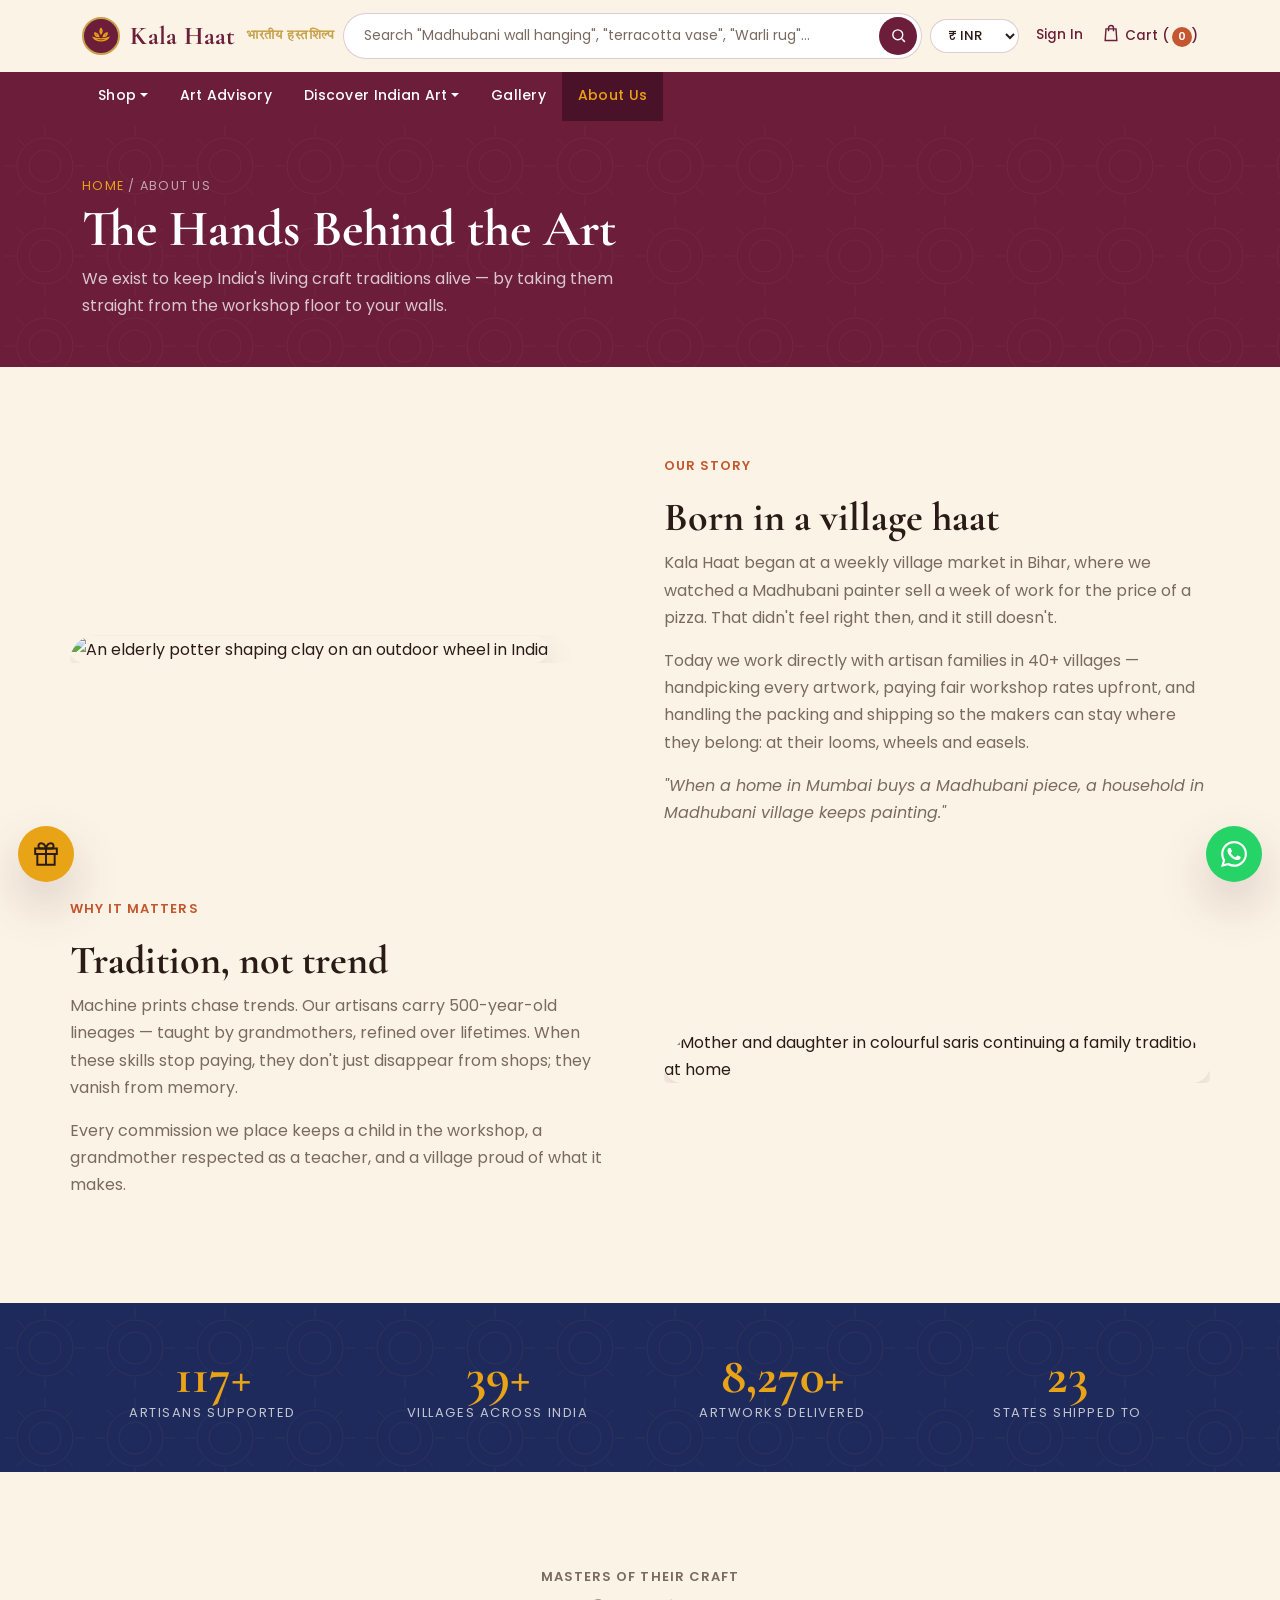
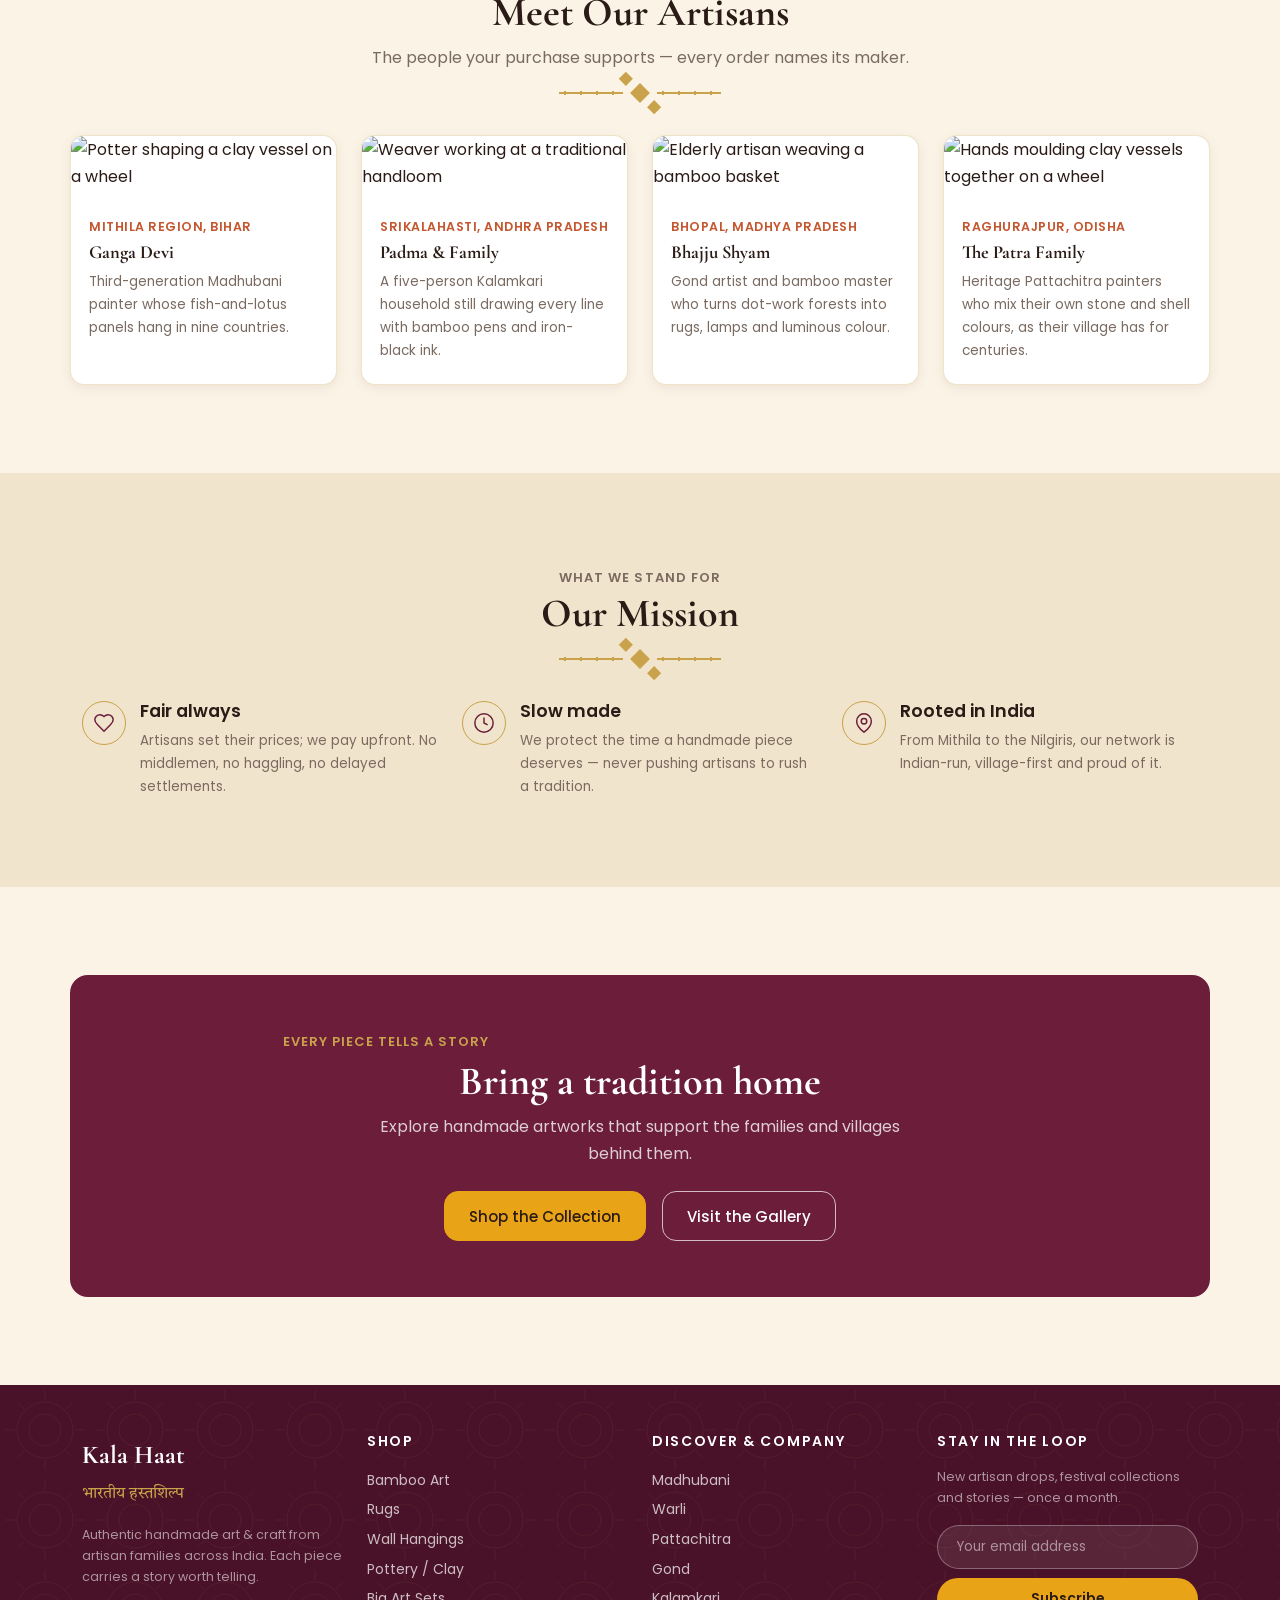
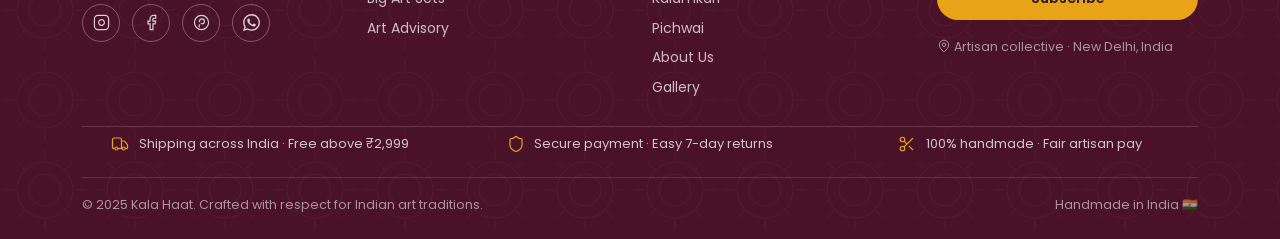
==== about.html @ d46f92d1 "First commit" ====
<!DOCTYPE html>
<html lang="en">
<head>
  <!-- ============================================================
       KALA HAAT · About — Our Story & Our Artisans
       ============================================================ -->
  <meta charset="UTF-8">
  <meta name="viewport" content="width=device-width, initial-scale=1.0">
  <title>About Us | Kala Haat — Supporting Indian Artisan Families</title>
  <meta name="description" content="Kala Haat connects 120+ artisan families across 40+ Indian villages with collectors nationwide. Meet the artisans behind Madhubani, Warli, Pattachitra, Gond, Kalamkari and Pichwai crafts.">
  <link rel="icon" href="data:image/svg+xml,<svg xmlns='http://www.w3.org/2000/svg' viewBox='0 0 100 100'><text y='.9em' font-size='90'>🪷</text></svg>">
  <link rel="preconnect" href="https://fonts.googleapis.com">
  <link rel="preconnect" href="https://fonts.gstatic.com" crossorigin>
  <link href="https://fonts.googleapis.com/css2?family=Cormorant+Garamond:wght@600;700&family=Poppins:wght@400;500;600&family=Tiro+Devanagari+Hindi&display=swap" rel="stylesheet">
  <link href="https://cdn.jsdelivr.net/npm/bootstrap@5.3.3/dist/css/bootstrap.min.css" rel="stylesheet">
  <link href="style.css" rel="stylesheet">
</head>
<body>

<!-- ============================================================
     HEADER (shared)
     ============================================================ -->
<header class="site-header">
  <div class="hdr-top">
    <div class="container">
      <div class="row align-items-center g-2">
        <div class="col-auto order-1">
          <a class="brand-mark" href="index.html" aria-label="Kala Haat — home">
            <span class="bm-icon" aria-hidden="true">
              <svg width="20" height="20" viewBox="0 0 24 24" fill="none" stroke="currentColor" stroke-width="1.6"><path d="M12 3c1.5 2 1.5 4.5 0 6.5-1.5-2-1.5-4.5 0-6.5Z"/><path d="M4.6 8.4c2.4.4 4 2 4.7 4.4C6 12.4 4.4 10.8 4.6 8.4Z"/><path d="M19.4 8.4c.2 2.4-1.4 4-4.7 4.4.7-2.4 2.3-4 4.7-4.4Z"/><path d="M3 14c3 5 15 5 18 0-3 1-6 1.5-9 1.5S6 15 3 14Z"/></svg>
            </span>
            Kala&nbsp;Haat
            <span class="hindi d-none d-sm-inline" style="font-size:.82rem;color:var(--gold);letter-spacing:.05em">भारतीय हस्तशिल्प</span>
          </a>
        </div>
        <div class="col-12 col-lg order-3 order-lg-2">
          <form class="hdr-search" id="searchForm" role="search" aria-label="Search products">
            <label class="visually-hidden" for="hdrSearchInput">Search handmade artworks</label>
            <input id="hdrSearchInput" name="search" type="search" placeholder='Search "Madhubani wall hanging", "terracotta vase", "Warli rug"…'>
            <button type="submit" aria-label="Search">
              <svg width="17" height="17" viewBox="0 0 24 24" fill="none" stroke="currentColor" stroke-width="2" aria-hidden="true"><circle cx="11" cy="11" r="7"/><path d="m21 21-4.3-4.3"/></svg>
            </button>
          </form>
        </div>
        <div class="col-auto order-2 order-lg-3 ms-auto">
          <div class="hdr-tools">
            <label class="visually-hidden" for="currencySelect">Currency</label>
            <select class="currency-sel" id="currencySelect" aria-label="Select currency">
              <option value="INR">₹ INR</option>
              <option value="USD">$ USD</option>
              <option value="AED">د.إ AED</option>
            </select>
            <a href="#" class="hdr-signin d-none d-md-inline">Sign&nbsp;In</a>
            <a href="cart.html" class="hdr-cart" aria-label="Go to cart">
              <svg width="20" height="20" viewBox="0 0 24 24" fill="none" stroke="currentColor" stroke-width="1.7" aria-hidden="true"><path d="M6 7h12l1 14H5L6 7Z"/><path d="M9 10V6a3 3 0 0 1 6 0v4"/></svg>
              Cart&nbsp;(<span class="cart-count">0</span>)
            </a>
          </div>
        </div>
      </div>
    </div>
  </div>
  <nav class="main-nav" aria-label="Primary">
    <div class="container d-flex justify-content-between align-items-center">
      <ul class="nav d-none d-lg-flex">
        <li class="nav-item dropdown">
          <a class="nav-link dropdown-toggle" href="services.html" data-bs-toggle="dropdown" role="button" aria-expanded="false">Shop</a>
          <ul class="dropdown-menu">
            <li><a class="dropdown-item" href="services.html?category=bamboo">Bamboo Art</a></li>
            <li><a class="dropdown-item" href="services.html?category=rugs">Rugs</a></li>
            <li><a class="dropdown-item" href="services.html?category=wallhangings">Wall Hangings</a></li>
            <li><a class="dropdown-item" href="services.html?category=pottery">Pottery / Clay</a></li>
            <li><hr class="dropdown-divider"></li>
            <li><a class="dropdown-item" href="services.html">View All</a></li>
          </ul>
        </li>
        <li class="nav-item"><a class="nav-link" href="services.html#advisory">Art Advisory</a></li>
        <li class="nav-item dropdown">
          <a class="nav-link dropdown-toggle" href="services.html" data-bs-toggle="dropdown" role="button" aria-expanded="false">Discover Indian Art</a>
          <ul class="dropdown-menu">
            <li><a class="dropdown-item" href="services.html?artform=madhubani">Madhubani</a></li>
            <li><a class="dropdown-item" href="services.html?artform=warli">Warli</a></li>
            <li><a class="dropdown-item" href="services.html?artform=pattachitra">Pattachitra</a></li>
            <li><a class="dropdown-item" href="services.html?artform=gond">Gond</a></li>
            <li><a class="dropdown-item" href="services.html?artform=kalamkari">Kalamkari</a></li>
            <li><a class="dropdown-item" href="services.html?artform=pichwai">Pichwai</a></li>
          </ul>
        </li>
        <li class="nav-item"><a class="nav-link" href="gallery.html">Gallery</a></li>
        <li class="nav-item"><a class="nav-link active" href="about.html">About Us</a></li>
      </ul>
      <button class="navbar-toggler nav-toggle d-lg-none" type="button" data-bs-toggle="offcanvas" data-bs-target="#mobileNav" aria-controls="mobileNav" aria-label="Open menu">
        <svg width="18" height="18" viewBox="0 0 24 24" fill="none" stroke="currentColor" stroke-width="2" aria-hidden="true"><path d="M4 7h16M4 12h16M4 17h16"/></svg>
        Menu
      </button>
      <span class="d-lg-none text-white-50" style="font-size:12px">Handmade in India</span>
    </div>
  </nav>
  <div class="offcanvas offcanvas-start offcanvas-nav" tabindex="-1" id="mobileNav" aria-label="Menu">
    <div class="offcanvas-header">
      <span class="oc-title">Kala Haat</span>
      <button type="button" class="btn-close" data-bs-dismiss="offcanvas" aria-label="Close"></button>
    </div>
    <div class="offcanvas-body pt-0">
      <ul class="oc-list">
        <li><a class="oc-link" href="services.html">Shop All</a></li>
        <li>
          <button class="oc-group-btn" type="button" data-bs-toggle="collapse" data-bs-target="#ocShop" aria-expanded="false" aria-controls="ocShop">
            Shop by Category
            <svg class="chev" width="16" height="16" viewBox="0 0 24 24" fill="none" stroke="currentColor" stroke-width="2" aria-hidden="true"><path d="m6 9 6 6 6-6"/></svg>
          </button>
          <div class="collapse" id="ocShop">
            <div class="oc-sub">
              <a href="services.html?category=bamboo">Bamboo Art</a>
              <a href="services.html?category=rugs">Rugs</a>
              <a href="services.html?category=wallhangings">Wall Hangings</a>
              <a href="services.html?category=pottery">Pottery / Clay</a>
            </div>
          </div>
        </li>
        <li>
          <button class="oc-group-btn" type="button" data-bs-toggle="collapse" data-bs-target="#ocArts" aria-expanded="false" aria-controls="ocArts">
            Discover Indian Art
            <svg class="chev" width="16" height="16" viewBox="0 0 24 24" fill="none" stroke="currentColor" stroke-width="2" aria-hidden="true"><path d="m6 9 6 6 6-6"/></svg>
          </button>
          <div class="collapse" id="ocArts">
            <div class="oc-sub">
              <a href="services.html?artform=madhubani">Madhubani</a>
              <a href="services.html?artform=warli">Warli</a>
              <a href="services.html?artform=pattachitra">Pattachitra</a>
              <a href="services.html?artform=gond">Gond</a>
              <a href="services.html?artform=kalamkari">Kalamkari</a>
              <a href="services.html?artform=pichwai">Pichwai</a>
            </div>
          </div>
        </li>
        <li><a class="oc-link" href="services.html#advisory">Art Advisory</a></li>
        <li><a class="oc-link" href="gallery.html">Gallery</a></li>
        <li><a class="oc-link" href="about.html">About Us</a></li>
        <li><a class="oc-link" href="cart.html">Cart (<span class="cart-count">0</span>)</a></li>
      </ul>
    </div>
  </div>
</header>

<main>
<!-- ============================================================
     PAGE HERO
     ============================================================ -->
<section class="page-hero">
  <div class="pattern-mandala" style="position:absolute;inset:0;opacity:.55" aria-hidden="true"></div>
  <div class="container position-relative">
    <p class="crumb mb-1"><a href="index.html">Home</a> / About Us</p>
    <h1>The Hands Behind the Art</h1>
    <p>We exist to keep India's living craft traditions alive — by taking them straight from the workshop floor to your walls.</p>
  </div>
</section>

<!-- ============================================================
     STORY — alternating image + text (jharokha arches)
     ============================================================ -->
<section class="section container" aria-labelledby="storyTitle">
  <div class="row g-4 g-lg-5 align-items-center">
    <div class="col-lg-6 reveal">
      <div class="jharokha">
        <img class="about-img" src="https://images.pexels.com/photos/30969805/pexels-photo-30969805.jpeg?auto=compress&cs=tinysrgb&fit=crop&h=850&w=700" alt="An elderly potter shaping clay on an outdoor wheel in India" loading="lazy">
      </div>
    </div>
    <div class="col-lg-6 reveal">
      <p class="eyebrow">Our story</p>
      <h2 id="storyTitle">Born in a village haat</h2>
      <p style="color:var(--muted)">
        Kala Haat began at a weekly village market in Bihar, where we watched a Madhubani
        painter sell a week of work for the price of a pizza. That didn't feel right then,
        and it still doesn't.
      </p>
      <p style="color:var(--muted)">
        Today we work directly with artisan families in 40+ villages — handpicking every
        artwork, paying fair workshop rates upfront, and handling the packing and shipping
        so the makers can stay where they belong: at their looms, wheels and easels.
      </p>
      <p style="color:var(--muted);font-style:italic" class="font-serif">
        "When a home in Mumbai buys a Madhubani piece, a household in Madhubani village keeps painting."
      </p>
    </div>
  </div>

  <div class="row g-4 g-lg-5 align-items-center mt-2 flex-lg-row-reverse">
    <div class="col-lg-6 reveal">
      <div class="jharokha">
        <img class="about-img" src="https://images.pexels.com/photos/8750031/pexels-photo-8750031.jpeg?auto=compress&cs=tinysrgb&fit=crop&h=850&w=700" alt="Mother and daughter in colourful saris continuing a family tradition at home" loading="lazy">
      </div>
    </div>
    <div class="col-lg-6 reveal">
      <p class="eyebrow">Why it matters</p>
      <h2>Tradition, not trend</h2>
      <p style="color:var(--muted)">
        Machine prints chase trends. Our artisans carry 500-year-old lineages — taught by
        grandmothers, refined over lifetimes. When these skills stop paying, they don't
        just disappear from shops; they vanish from memory.
      </p>
      <p style="color:var(--muted)">
        Every commission we place keeps a child in the workshop, a grandmother respected
        as a teacher, and a village proud of what it makes.
      </p>
    </div>
  </div>
</section>

<!-- ============================================================
     ANIMATED STATS
     ============================================================ -->
<section class="stat-band" aria-label="Our impact in numbers">
  <div class="pattern-mandala" style="position:absolute;inset:0;opacity:.5" aria-hidden="true"></div>
  <div class="container position-relative py-5">
    <div class="row g-4 text-center">
      <div class="col-6 col-lg-3 reveal">
        <div class="stat-num" data-count="120" data-suffix="+">0</div>
        <div class="stat-lbl">Artisans Supported</div>
      </div>
      <div class="col-6 col-lg-3 reveal">
        <div class="stat-num" data-count="40" data-suffix="+">0</div>
        <div class="stat-lbl">Villages Across India</div>
      </div>
      <div class="col-6 col-lg-3 reveal">
        <div class="stat-num" data-count="8500" data-suffix="+">0</div>
        <div class="stat-lbl">Artworks Delivered</div>
      </div>
      <div class="col-6 col-lg-3 reveal">
        <div class="stat-num" data-count="24" data-suffix="">0</div>
        <div class="stat-lbl">States Shipped To</div>
      </div>
    </div>
  </div>
</section>

<!-- ============================================================
     OUR ARTISANS
     ============================================================ -->
<section class="section container" aria-labelledby="artisansTitle">
  <div class="sec-head reveal">
    <p class="eyebrow">Masters of their craft</p>
    <h2 id="artisansTitle">Meet Our Artisans</h2>
    <p>The people your purchase supports — every order names its maker.</p>
    <div class="md-divider" aria-hidden="true"><span></span></div>
  </div>
  <div class="row g-3 g-lg-4 reveal">
    <div class="col-md-6 col-lg-3">
      <div class="artisan-card">
        <img src="https://images.pexels.com/photos/30969805/pexels-photo-30969805.jpeg?auto=compress&cs=tinysrgb&fit=crop&h=560&w=740" alt="Potter shaping a clay vessel on a wheel" loading="lazy">
        <div class="a-body">
          <p class="a-from mb-1">Mithila Region, Bihar</p>
          <h3>Ganga Devi</h3>
          <p>Third-generation Madhubani painter whose fish-and-lotus panels hang in nine countries.</p>
        </div>
      </div>
    </div>
    <div class="col-md-6 col-lg-3">
      <div class="artisan-card">
        <img src="https://images.pexels.com/photos/23494589/pexels-photo-23494589.jpeg?auto=compress&cs=tinysrgb&fit=crop&h=560&w=740" alt="Weaver working at a traditional handloom" loading="lazy">
        <div class="a-body">
          <p class="a-from mb-1">Srikalahasti, Andhra Pradesh</p>
          <h3>Padma &amp; Family</h3>
          <p>A five-person Kalamkari household still drawing every line with bamboo pens and iron-black ink.</p>
        </div>
      </div>
    </div>
    <div class="col-md-6 col-lg-3">
      <div class="artisan-card">
        <img src="https://images.pexels.com/photos/35105858/pexels-photo-35105858.jpeg?auto=compress&cs=tinysrgb&fit=crop&h=560&w=740" alt="Elderly artisan weaving a bamboo basket" loading="lazy">
        <div class="a-body">
          <p class="a-from mb-1">Bhopal, Madhya Pradesh</p>
          <h3>Bhajju Shyam</h3>
          <p>Gond artist and bamboo master who turns dot-work forests into rugs, lamps and luminous colour.</p>
        </div>
      </div>
    </div>
    <div class="col-md-6 col-lg-3">
      <div class="artisan-card">
        <img src="https://images.pexels.com/photos/3771212/pexels-photo-3771212.jpeg?auto=compress&cs=tinysrgb&fit=crop&h=560&w=740" alt="Hands moulding clay vessels together on a wheel" loading="lazy">
        <div class="a-body">
          <p class="a-from mb-1">Raghurajpur, Odisha</p>
          <h3>The Patra Family</h3>
          <p>Heritage Pattachitra painters who mix their own stone and shell colours, as their village has for centuries.</p>
        </div>
      </div>
    </div>
  </div>
</section>

<!-- ============================================================
     MISSION / VALUES
     ============================================================ -->
<section class="section section-alt" aria-labelledby="valuesTitle">
  <div class="container">
    <div class="sec-head reveal">
      <p class="eyebrow">What we stand for</p>
      <h2 id="valuesTitle">Our Mission</h2>
      <div class="md-divider" aria-hidden="true"><span></span></div>
    </div>
    <div class="row g-4">
      <div class="col-md-4 reveal">
        <div class="value-item">
          <div class="v-icon"><svg width="22" height="22" viewBox="0 0 24 24" fill="none" stroke="currentColor" stroke-width="1.6" aria-hidden="true"><path d="M19 14c1.49-1.46 3-3.21 3-5.5A5.5 5.5 0 0 0 16.5 3c-1.76 0-3 .5-4.5 2-1.5-1.5-2.74-2-4.5-2A5.5 5.5 0 0 0 2 8.5c0 2.3 1.5 4.05 3 5.5l7 7Z"/></svg></div>
          <div>
            <h3>Fair always</h3>
            <p>Artisans set their prices; we pay upfront. No middlemen, no haggling, no delayed settlements.</p>
          </div>
        </div>
      </div>
      <div class="col-md-4 reveal">
        <div class="value-item">
          <div class="v-icon"><svg width="22" height="22" viewBox="0 0 24 24" fill="none" stroke="currentColor" stroke-width="1.6" aria-hidden="true"><path d="M12 22c5.5 0 10-4.5 10-10S17.5 2 12 2 2 6.5 2 12s4.5 10 10 10Z"/><path d="M12 6v6l4 2"/></svg></div>
          <div>
            <h3>Slow made</h3>
            <p>We protect the time a handmade piece deserves — never pushing artisans to rush a tradition.</p>
          </div>
        </div>
      </div>
      <div class="col-md-4 reveal">
        <div class="value-item">
          <div class="v-icon"><svg width="22" height="22" viewBox="0 0 24 24" fill="none" stroke="currentColor" stroke-width="1.6" aria-hidden="true"><path d="M20 10c0 6-8 12-8 12s-8-6-8-12a8 8 0 0 1 16 0Z"/><circle cx="12" cy="10" r="3"/></svg></div>
          <div>
            <h3>Rooted in India</h3>
            <p>From Mithila to the Nilgiris, our network is Indian-run, village-first and proud of it.</p>
          </div>
        </div>
      </div>
    </div>
  </div>
</section>

<!-- ============================================================
     CTA
     ============================================================ -->
<section class="section container" aria-label="Shop the collection">
  <div class="cta-banner pattern-mandala reveal text-center">
    <p class="eyebrow mb-1" style="color:var(--gold)">Every piece tells a story</p>
    <h2>Bring a tradition home</h2>
    <p class="mx-auto mb-4" style="max-width:520px">Explore handmade artworks that support the families and villages behind them.</p>
    <div class="d-flex gap-3 justify-content-center flex-wrap">
      <a href="services.html" class="btn-rh">Shop the Collection</a>
      <a class="btn-ol light" href="gallery.html">Visit the Gallery</a>
    </div>
  </div>
</section>
</main>

<!-- ============================================================
     FOOTER (shared)
     ============================================================ -->
<footer class="site-footer">
  <div class="pattern-mandala" aria-hidden="true"></div>
  <div class="f-inner">
    <div class="container pt-5">
      <div class="row g-4">
        <div class="col-lg-3">
          <p class="f-brand mb-1">Kala Haat</p>
          <p class="hindi" style="color:var(--gold)">भारतीय हस्तशिल्प</p>
          <p class="f-note mb-3">Authentic handmade art &amp; craft from artisan families across India. Each piece carries a story worth telling.</p>
          <div class="f-social">
            <a href="#" aria-label="Instagram"><svg width="17" height="17" viewBox="0 0 24 24" fill="none" stroke="currentColor" stroke-width="1.7"><rect x="2" y="2" width="20" height="20" rx="5"/><path d="M16 11.37A4 4 0 1 1 12.63 8 4 4 0 0 1 16 11.37z"/><line x1="17.5" y1="6.5" x2="17.51" y2="6.5"/></svg></a>
            <a href="#" aria-label="Facebook"><svg width="17" height="17" viewBox="0 0 24 24" fill="none" stroke="currentColor" stroke-width="1.7"><path d="M18 2h-3a5 5 0 0 0-5 5v3H7v4h3v8h4v-8h3l1-4h-4V7a1 1 0 0 1 1-1h3z"/></svg></a>
            <a href="#" aria-label="Pinterest"><svg width="17" height="17" viewBox="0 0 24 24" fill="none" stroke="currentColor" stroke-width="1.7"><circle cx="12" cy="12" r="10"/><path d="m8.5 19 .8-4.5M9 11.5c0-2.5 1.5-4.5 3.7-4.5 2 0 3.3 1.2 3.3 3.2 0 2.4-1.4 3.8-3 3.8-.9 0-1.5-.6-1.3-1.5"/></svg></a>
            <a href="https://wa.me/919876543210" target="_blank" rel="noopener" aria-label="WhatsApp"><svg width="17" height="17" viewBox="0 0 24 24" fill="currentColor"><path d="M17.5 14.4c-.3-.15-1.76-.87-2.03-.97-.27-.1-.47-.15-.67.15-.2.3-.77.97-.94 1.16-.17.2-.35.22-.65.08-.3-.15-1.26-.47-2.4-1.48-.89-.79-1.49-1.77-1.66-2.07-.17-.3-.02-.46.13-.61.13-.14.3-.35.45-.52.15-.18.2-.3.3-.5.1-.2.05-.38-.02-.53-.08-.15-.67-1.62-.92-2.22-.24-.58-.49-.5-.67-.51h-.57c-.2 0-.52.07-.8.37-.27.3-1.04 1.02-1.04 2.5 0 1.47 1.07 2.9 1.22 3.1.15.2 2.1 3.2 5.1 4.49.71.3 1.27.49 1.7.63.72.23 1.37.2 1.88.12.58-.09 1.76-.72 2.01-1.42.25-.7.25-1.29.17-1.42-.07-.12-.27-.2-.57-.35ZM12.05 21.8h-.01a9.87 9.87 0 0 1-5.03-1.38l-.36-.21-3.74.98 1-3.65-.24-.37a9.86 9.86 0 0 1-1.51-5.26c0-5.45 4.44-9.88 9.9-9.88a9.83 9.83 0 0 1 9.88 9.9c0 5.44-4.45 9.87-9.89 9.87Zm8.42-18.3A11.82 11.82 0 0 0 12.05 0C5.5 0 .16 5.34.16 11.9c0 2.1.55 4.14 1.59 5.94L.06 24l6.3-1.65a11.88 11.88 0 0 0 5.68 1.45c6.56 0 11.9-5.34 11.9-11.9 0-3.18-1.24-6.16-3.47-8.4Z"/></svg></a>
          </div>
        </div>
        <div class="col-6 col-lg-3">
          <h4>Shop</h4>
          <a class="d-block" href="services.html?category=bamboo">Bamboo Art</a>
          <a class="d-block" href="services.html?category=rugs">Rugs</a>
          <a class="d-block" href="services.html?category=wallhangings">Wall Hangings</a>
          <a class="d-block" href="services.html?category=pottery">Pottery / Clay</a>
          <a class="d-block" href="services.html#bundles">Big Art Sets</a>
          <a class="d-block" href="services.html#advisory">Art Advisory</a>
        </div>
        <div class="col-6 col-lg-3">
          <h4>Discover &amp; Company</h4>
          <a class="d-block" href="services.html?artform=madhubani">Madhubani</a>
          <a class="d-block" href="services.html?artform=warli">Warli</a>
          <a class="d-block" href="services.html?artform=pattachitra">Pattachitra</a>
          <a class="d-block" href="services.html?artform=gond">Gond</a>
          <a class="d-block" href="services.html?artform=kalamkari">Kalamkari</a>
          <a class="d-block" href="services.html?artform=pichwai">Pichwai</a>
          <a class="d-block" href="about.html">About Us</a>
          <a class="d-block" href="gallery.html">Gallery</a>
        </div>
        <div class="col-lg-3">
          <h4>Stay in the loop</h4>
          <p class="f-note">New artisan drops, festival collections and stories — once a month.</p>
          <form class="f-news f-news-form" novalidate>
            <label class="visually-hidden" for="newsEmail">Email address</label>
            <input id="newsEmail" type="email" placeholder="Your email address" required>
            <button type="submit">Subscribe</button>
          </form>
          <p class="f-note mt-3 mb-0">
            <svg width="14" height="14" viewBox="0 0 24 24" fill="none" stroke="currentColor" stroke-width="1.7" style="vertical-align:-2px" aria-hidden="true"><path d="M20 10c0 6-8 12-8 12s-8-6-8-12a8 8 0 0 1 16 0Z"/><circle cx="12" cy="10" r="3"/></svg>
            Artisan collective · New Delhi, India
          </p>
        </div>
      </div>
    </div>
    <div class="container">
      <div class="ship-band mt-4">
        <div class="row">
          <div class="col-md-4"><div class="item">
            <svg width="18" height="18" viewBox="0 0 24 24" fill="none" stroke="currentColor" stroke-width="1.6" aria-hidden="true"><path d="M14 18V6a2 2 0 0 0-2-2H4a2 2 0 0 0-2 2v11a1 1 0 0 0 1 1h2"/><path d="M15 18H9"/><path d="M19 18h2a1 1 0 0 0 1-1v-3.65a1 1 0 0 0-.22-.62l-3.48-4.35A1 1 0 0 0 17.52 8H14"/><circle cx="7" cy="18" r="2"/><circle cx="17" cy="18" r="2"/></svg>
            Shipping across India · Free above ₹2,999</div></div>
          <div class="col-md-4"><div class="item">
            <svg width="18" height="18" viewBox="0 0 24 24" fill="none" stroke="currentColor" stroke-width="1.6" aria-hidden="true"><path d="M20 13c0 5-3.5 7.5-7.66 8.95a1 1 0 0 1-.67-.01C7.5 20.5 4 18 4 13V6a1 1 0 0 1 1-1c2 0 4.5-1.2 6.24-2.72a1.17 1.17 0 0 1 1.52 0C14.51 3.81 17 5 19 5a1 1 0 0 1 1 1z"/></svg>
            Secure payment · Easy 7-day returns</div></div>
          <div class="col-md-4"><div class="item">
            <svg width="18" height="18" viewBox="0 0 24 24" fill="none" stroke="currentColor" stroke-width="1.6" aria-hidden="true"><circle cx="6" cy="6" r="3"/><circle cx="6" cy="18" r="3"/><path d="M20 4 8.12 15.88"/><path d="M14.47 14.48 20 20"/><path d="M8.12 8.12 12 12"/></svg>
            100% handmade · Fair artisan pay</div></div>
        </div>
      </div>
    </div>
    <div class="container pt-3 pb-4">
      <div class="d-flex flex-column flex-md-row justify-content-between gap-2 pt-3" style="border-top:1px solid rgba(255,255,255,.12)">
        <p class="f-note mb-0">© 2025 Kala Haat. Crafted with respect for Indian art traditions.</p>
        <p class="f-note mb-0">Handmade in India 🇮🇳</p>
      </div>
    </div>
  </div>
</footer>

<script src="https://cdn.jsdelivr.net/npm/bootstrap@5.3.3/dist/js/bootstrap.bundle.min.js"></script>
<script src="script.js"></script>
</body>
</html>
---- style.css ----
/* ============================================================
   KALA HAAT — Indian Handmade Art & Craft
   Shared stylesheet (all pages)
   Mobile-first · Bootstrap 5 companion
   ============================================================ */

/* ------------------------------------------------------------
   1. DESIGN TOKENS
------------------------------------------------------------ */
:root{
  --maroon:       #6B1D3A;
  --maroon-dark:  #4A1228;
  --indigo:       #1F2A5C;
  --turmeric:     #E8A317;
  --terracotta:   #C4572F;
  --gold:         #C9A24B;
  --cream:        #FBF4E6;
  --sand:         #F1E4CC;
  --ink:          #2B1B17;
  --muted:        #7A6A60;
  --success:      #4F7A4A;

  --font-head: 'Cormorant Garamond', Georgia, serif;
  --font-body: 'Poppins', 'Segoe UI', Arial, sans-serif;
  --font-hindi: 'Tiro Devanagari Hindi', serif;

  --r-sm: 10px;
  --r-md: 14px;
  --r-lg: 18px;
  --shadow-sm: 0 3px 12px rgba(75,18,40,.08);
  --shadow-md: 0 12px 30px rgba(75,18,40,.14);
  --shadow-lg: 0 22px 50px rgba(75,18,40,.20);
  --header-h: 128px;
}

/* ------------------------------------------------------------
   2. BASE
------------------------------------------------------------ */
* { box-sizing: border-box; }
html { scroll-behavior: smooth; scroll-padding-top: 12px; }
body{
  font-family: var(--font-body);
  background: var(--cream);
  color: var(--ink);
  font-size: 15px;
  line-height: 1.7;
  overflow-x: hidden;
  -webkit-font-smoothing: antialiased;
}
@media (min-width: 992px){ body{ font-size: 16px; } }
img{ max-width: 100%; }
a{ text-decoration: none; color: var(--maroon); }
a:hover{ color: var(--maroon-dark); }
h1,h2,h3,h4,h5{ font-family: var(--font-head); font-weight: 700; color: var(--ink); }
h1{ font-size: 36px; line-height: 1.1; }
h2{ font-size: 28px; }
h3{ font-size: 20px; }
@media (min-width: 992px){
  h1{ font-size: 56px; }
  h2{ font-size: 40px; }
  h3{ font-size: 24px; }
}
::selection{ background: var(--turmeric); color: var(--ink); }

.hindi{ font-family: var(--font-hindi); }
.eyebrow{
  font-size: 13px; font-weight: 600; letter-spacing: .08em;
  text-transform: uppercase; color: var(--terracotta);
}
.section{ padding: 3.5rem 0; }
@media (min-width: 992px){ .section{ padding: 5.5rem 0; } }
.section-alt{ background: var(--sand); }
.sec-head{ text-align: center; margin-bottom: 2.2rem; }
.sec-head p{ color: var(--muted); max-width: 560px; margin: .4rem auto 0; }

/* Madhubani-style divider: gold double-line with dot motif */
.md-divider{
  display: flex; align-items: center; justify-content: center;
  gap: 10px; margin: .9rem auto 0; color: var(--gold);
}
.md-divider::before, .md-divider::after{
  content: ""; width: 64px; height: 8px;
  background:
    radial-gradient(circle 2px at 6px 4px, var(--gold) 98%, transparent) 0 0/16px 8px repeat-x,
    linear-gradient(var(--gold), var(--gold)) 0 3px/100% 2px no-repeat;
}
.md-divider span{
  width: 14px; height: 14px; background: var(--gold); transform: rotate(45deg);
  box-shadow: 20px 0 0 -2px var(--gold), -20px 0 0 -2px var(--gold);
}

/* Subtle mandala pattern for maroon/indigo backgrounds */
.pattern-mandala{
  background-image: url("data:image/svg+xml,%3Csvg xmlns='http://www.w3.org/2000/svg' width='90' height='90' viewBox='0 0 90 90'%3E%3Cg fill='none' stroke='%23C9A24B' stroke-opacity='.14'%3E%3Ccircle cx='45' cy='45' r='28'/%3E%3Ccircle cx='45' cy='45' r='16'/%3E%3Cpath d='M45 5v10M45 75v10M5 45h10M75 45h10M17 17l7 7M66 66l7 7M73 17l-7 7M24 66l-7 7'/%3E%3C/g%3E%3C/svg%3E");
}
/* Dots pattern for turmeric/banner strips */
.pattern-dots{
  background-image: url("data:image/svg+xml,%3Csvg xmlns='http://www.w3.org/2000/svg' width='26' height='26'%3E%3Ccircle cx='3' cy='3' r='2' fill='%234A1228' fill-opacity='.12'/%3E%3Ccircle cx='16' cy='16' r='2' fill='%234A1228' fill-opacity='.08'/%3E%3C/svg%3E");
}

/* Jharokha arch mask */
.jharokha{
  border-radius: 160px 160px var(--r-md) var(--r-md);
  overflow: hidden;
}

/* Scroll reveal */
.reveal{ opacity: 0; transform: translateY(24px); transition: opacity .7s ease, transform .7s ease; }
.reveal.in-view{ opacity: 1; transform: none; }
@media (prefers-reduced-motion: reduce){
  .reveal{ opacity: 1; transform: none; transition: none; }
  html{ scroll-behavior: auto; }
}

/* ------------------------------------------------------------
   3. BUTTONS
------------------------------------------------------------ */
.btn-rh{
  display: inline-flex; align-items: center; justify-content: center; gap: .5rem;
  font-weight: 500; font-size: 15px;
  background: var(--turmeric); color: var(--ink);
  border: 1px solid var(--turmeric); border-radius: var(--r-md);
  padding: .7rem 1.5rem; transition: all .3s ease;
}
.btn-rh:hover{ background: var(--maroon); border-color: var(--maroon); color: #fff; }
.btn-rh:focus-visible{ outline: 3px solid rgba(232,163,23,.5); outline-offset: 2px; }
.btn-ol{
  display: inline-flex; align-items: center; justify-content: center; gap: .5rem;
  font-weight: 500; font-size: 15px;
  background: transparent; color: var(--maroon);
  border: 1.5px solid var(--maroon); border-radius: var(--r-md);
  padding: .7rem 1.5rem; transition: all .3s ease;
}
.btn-ol:hover{ background: var(--maroon); color: #fff; }
.btn-ol.light{ color: #fff; border-color: rgba(255,255,255,.7); }
.btn-ol.light:hover{ background: #fff; color: var(--maroon); border-color: #fff; }
.u-link{
  font-weight: 500; color: #fff; border-bottom: 2px solid var(--turmeric);
  padding-bottom: 2px; transition: color .3s;
}
.u-link:hover{ color: var(--turmeric); }

/* ------------------------------------------------------------
   4. STICKY HEADER + TOP BAR
------------------------------------------------------------ */
.site-header{
  position: sticky; top: 0; z-index: 1045;
  background: var(--cream);
  box-shadow: 0 1px 0 rgba(107,29,58,.08);
  transition: box-shadow .3s ease;
}
.site-header.is-stuck{ box-shadow: 0 6px 20px rgba(75,18,40,.12); }
.hdr-top{ padding: .8rem 0; }
.brand-mark{
  display: inline-flex; align-items: center; gap: .65rem;
  font-family: var(--font-head); font-weight: 700; font-size: 1.6rem;
  color: var(--maroon); letter-spacing: .01em; white-space: nowrap;
}
.brand-mark:hover{ color: var(--maroon-dark); }
.brand-mark .bm-icon{
  width: 38px; height: 38px; flex: 0 0 auto;
  display: grid; place-items: center;
  background: var(--maroon); border-radius: 50%;
  border: 2px solid var(--gold); color: var(--turmeric);
}

/* Wide rounded search bar */
.hdr-search{ position: relative; }
.hdr-search input{
  width: 100%; height: 46px; font-size: 14px;
  background: #fff; color: var(--ink);
  border: 1.5px solid rgba(107,29,58,.22); border-radius: 50px;
  padding: 0 52px 0 1.25rem; transition: border-color .3s, box-shadow .3s;
}
.hdr-search input::placeholder{ color: var(--muted); }
.hdr-search input:focus{
  outline: none; border-color: var(--turmeric);
  box-shadow: 0 0 0 4px rgba(232,163,23,.18);
}
.hdr-search button{
  position: absolute; right: 5px; top: 50%; transform: translateY(-50%);
  width: 38px; height: 38px; border: 0; border-radius: 50%;
  background: var(--maroon); color: #fff; display: grid; place-items: center;
  transition: background .3s;
}
.hdr-search button:hover{ background: var(--turmeric); color: var(--ink); }

/* Header right cluster */
.hdr-tools{
  display: flex; align-items: center; justify-content: flex-end;
  gap: 1.1rem; font-size: 13.5px;
}
.currency-sel{
  border: 1.5px solid rgba(107,29,58,.22); border-radius: 50px;
  background: #fff; color: var(--ink);
  font-family: var(--font-body); font-size: 13px; font-weight: 500;
  padding: .35rem .8rem; cursor: pointer; transition: border-color .3s;
}
.currency-sel:focus{ outline: none; border-color: var(--turmeric); }
.hdr-signin{ color: var(--maroon); font-weight: 500; white-space: nowrap; }
.hdr-cart{
  position: relative; color: var(--maroon); white-space: nowrap; font-weight: 500;
}
.hdr-cart svg{ vertical-align: -3px; }
.hdr-cart .cart-count{
  display: inline-grid; place-items: center; min-width: 20px; height: 20px;
  background: var(--terracotta); color: #fff; font-size: 11px; font-weight: 600;
  border-radius: 50%; padding: 0 5px; margin-left: .2rem;
  transition: transform .2s ease;
}
.hdr-cart .cart-count.bump{ transform: scale(1.25); }

@media (max-width: 991.98px){
  .hdr-top .brand-row{ gap: .5rem; }
  .hdr-search{ order: 3; width: 100%; margin-top: .75rem; }
  .hdr-tools{ gap: .85rem; }
}

/* ------------------------------------------------------------
   5. MAROON NAV BAR
------------------------------------------------------------ */
.main-nav{ background: var(--maroon); }
.main-nav .nav-link{
  color: #fff; font-weight: 500; font-size: 14px;
  padding: .8rem 1rem; letter-spacing: .02em;
  transition: background .3s, color .3s;
}
.main-nav .nav-link:hover, .main-nav .nav-link.active{
  background: var(--maroon-dark); color: var(--turmeric);
}
.main-nav .dropdown-menu{
  border: 0; border-radius: var(--r-md); box-shadow: var(--shadow-md);
  padding: .6rem; margin-top: 0;
}
.main-nav .dropdown-item{
  border-radius: 8px; font-size: 14px; padding: .5rem .9rem; color: var(--ink);
}
.main-nav .dropdown-item:hover, .main-nav .dropdown-item:focus{
  background: var(--sand); color: var(--maroon);
}
.main-nav .dropdown-divider{ border-color: rgba(107,29,58,.12); }
.navbar-toggler.nav-toggle{
  border: 0; color: #fff; display: inline-flex; align-items: center; gap: .5rem;
  font-size: 14px; font-weight: 500; padding: .8rem .2rem;
}
.navbar-toggler.nav-toggle:focus{ box-shadow: none; }

/* Mobile offcanvas nav with accordion dropdowns */
.offcanvas-nav{ background: var(--cream); max-width: 340px; }
.offcanvas-nav .btn-close{ opacity: .7; }
.oc-title{
  font-family: var(--font-head); font-weight: 700; font-size: 1.35rem; color: var(--maroon);
}
.oc-list{ list-style: none; margin: 0; padding: 0; }
.oc-list > li{ border-bottom: 1px solid rgba(107,29,58,.1); }
.oc-link, .oc-group-btn{
  display: flex; align-items: center; justify-content: space-between; width: 100%;
  background: transparent; border: 0; text-align: left;
  padding: .9rem 0; color: var(--ink); font-weight: 500; font-size: 15px;
}
.oc-group-btn .chev{ transition: transform .3s ease; }
.oc-group-btn[aria-expanded="true"] .chev{ transform: rotate(180deg); }
.oc-sub{ padding: 0 0 .6rem .9rem; }
.oc-sub a{
  display: block; padding: .45rem 0; color: var(--muted); font-size: 14px;
}
.oc-sub a:hover{ color: var(--terracotta); }

/* ------------------------------------------------------------
   6. HOME — HERO CAROUSEL
------------------------------------------------------------ */
.hero-carousel .carousel-item{ border-radius: var(--r-lg); overflow: hidden; }
.hero-slide{
  min-height: clamp(380px, 62vw, 480px); position: relative;
  display: flex; align-items: center; justify-content: flex-end;
  background-size: cover; background-position: center;
}
.hero-slide::before{
  content: ""; position: absolute; inset: 0;
  background: linear-gradient(to left, rgba(31,42,92,.72) 18%, rgba(75,18,40,.18) 60%, transparent);
}
.hero-copy{
  position: relative; z-index: 2; color: #fff; text-align: right;
  padding: 2rem clamp(1.2rem, 5vw, 4rem); max-width: 620px;
}
.hero-copy h2{ color: #fff; font-size: clamp(1.9rem, 5vw, 3.3rem); line-height: 1.12; }
.hero-copy p{ color: rgba(255,255,255,.85); font-weight: 300; }
.hero-copy .u-link{ font-size: 15px; }
/* White circular arrows */
.carousel-control-prev, .carousel-control-next{ width: auto; opacity: 1; }
.hero-carousel .ctrl-dot,
.ws-carousel .ctrl-dot{
  width: 46px; height: 46px; border-radius: 50%;
  background: rgba(255,255,255,.92); color: var(--maroon);
  display: grid; place-items: center; margin: 0 1rem;
  box-shadow: var(--shadow-sm); transition: all .3s ease;
}
.ctrl-dot:hover{ background: var(--turmeric); color: var(--ink); transform: scale(1.06); }
.hero-carousel .slide-indents [data-bs-target]{ width: 10px; height: 10px; border-radius: 50%; border: 0; background: rgba(255,255,255,.55); }
.hero-carousel .slide-indents .active{ background: var(--turmeric); }

/* ------------------------------------------------------------
   7. CATEGORY CARDS (tall, maroon gradient overlay)
------------------------------------------------------------ */
.cat-card{
  position: relative; display: block; border-radius: var(--r-lg); overflow: hidden;
  aspect-ratio: 3/4.2; background: var(--sand); box-shadow: var(--shadow-sm);
}
.cat-card img{
  width: 100%; height: 100%; object-fit: cover;
  transition: transform 1.1s cubic-bezier(.16,1,.3,1);
}
.cat-card::after{
  content: ""; position: absolute; inset: 0;
  background: linear-gradient(to top, rgba(107,29,58,.95), rgba(107,29,58,.28) 45%, transparent 70%);
}
.cat-card:hover img{ transform: scale(1.09); }
.cat-card .cc-label{
  position: absolute; z-index: 2; left: 0; right: 0; bottom: 18px;
  display: flex; align-items: center; justify-content: center; gap: .4rem;
  color: #fff; font-family: var(--font-head); font-weight: 700; font-size: 1.15rem;
  letter-spacing: .02em;
}
.cat-card .cc-label .chev{ width: 18px; height: 18px; opacity: .85; transition: transform .3s; }
.cat-card:hover .chev{ transform: translateX(4px); }
.cat-card.special{
  display: flex; align-items: center; justify-content: center; text-align: center;
  background: var(--maroon);
}
.cat-card.special.alt{ background: var(--indigo); }
.cat-card.special::after{ display: none; }
.cat-card.special .cc-inner{ position: relative; z-index: 2; color: #fff; padding: 1.2rem; }
.cat-card.special svg{ width: 34px; height: 34px; margin-bottom: .7rem; }
.cat-card.special h3{ color: #fff; font-size: 1.25rem; }
.cat-card.special p{ font-size: 13px; color: rgba(255,255,255,.72); margin: 0; }

/* ------------------------------------------------------------
   8. ART FORMS STRIP (scrollable circles)
------------------------------------------------------------ */
.af-strip{
  display: flex; gap: 1.4rem; overflow-x: auto; padding: .5rem .2rem 1rem;
  scrollbar-width: none; -ms-overflow-style: none;
}
.af-strip::-webkit-scrollbar{ display: none; }
.af-item{ flex: 0 0 auto; text-align: center; width: 108px; }
.af-item .af-circle{
  width: 100px; height: 100px; border-radius: 50%; overflow: hidden; margin: 0 auto;
  border: 3px solid var(--gold); box-shadow: var(--shadow-sm);
  transition: transform .35s ease, border-color .35s ease;
}
.af-item img{ width: 100%; height: 100%; object-fit: cover; }
.af-item:hover .af-circle{ transform: translateY(-5px); border-color: var(--terracotta); }
.af-item h3{ font-size: .95rem; font-weight: 600; margin-top: .65rem; font-family: var(--font-body); }
@media (min-width: 992px){
  .af-strip{ flex-wrap: wrap; justify-content: center; overflow: visible; }
  .af-item{ width: 150px; }
  .af-item .af-circle{ width: 134px; height: 134px; }
}

/* ------------------------------------------------------------
   9. WHY CHOOSE US
------------------------------------------------------------ */
.why-card{
  background: #fff; border: 1px solid rgba(201,162,75,.35); border-radius: var(--r-md);
  padding: 1.6rem 1.4rem; height: 100%; box-shadow: var(--shadow-sm);
  transition: transform .35s ease, box-shadow .35s ease;
}
.why-card:hover{ transform: translateY(-6px); box-shadow: var(--shadow-md); }
.why-card .w-icon{
  width: 52px; height: 52px; border-radius: 50%;
  background: var(--sand); border: 1.5px solid var(--gold);
  display: grid; place-items: center; margin-bottom: 1rem; color: var(--maroon);
}
.why-card h3{ font-size: 1.15rem; font-family: var(--font-body); font-weight: 600; }
.why-card p{ font-size: 13.5px; color: var(--muted); margin: 0; }

/* ------------------------------------------------------------
   10. CUSTOMER HOMES
------------------------------------------------------------ */
.homes-grid{ display: grid; grid-template-columns: repeat(2, 1fr); gap: .9rem; }
@media (min-width: 992px){ .homes-grid{ grid-template-columns: repeat(4, 1fr); gap: 1.2rem; } }
.homes-grid figure{
  margin: 0; border-radius: var(--r-md); overflow: hidden; position: relative;
  box-shadow: var(--shadow-sm); background: var(--sand);
}
.homes-grid img{
  width: 100%; aspect-ratio: 4/5; object-fit: cover; display: block;
  transition: transform .9s cubic-bezier(.16,1,.3,1);
}
.homes-grid figure:hover img{ transform: scale(1.07); }
.homes-grid figcaption{
  position: absolute; left: 0; right: 0; bottom: 0; padding: .9rem .9rem .7rem;
  background: linear-gradient(to top, rgba(43,27,23,.8), transparent);
  color: #fff; font-size: 12.5px; letter-spacing: .04em;
}

/* ------------------------------------------------------------
   11. TESTIMONIALS CAROUSEL
------------------------------------------------------------ */
.ws-carousel .quote{
  max-width: 720px; margin: 0 auto; text-align: center; padding: 0 3rem 1rem;
}
.ws-carousel .quote blockquote{
  font-family: var(--font-head); font-size: clamp(1.25rem, 3vw, 1.65rem);
  font-style: italic; color: var(--indigo); line-height: 1.5;
}
.ws-carousel .stars{ color: var(--turmeric); font-size: 1.05rem; letter-spacing: .25em; }
.ws-carousel .who{ font-size: 13px; letter-spacing: .08em; text-transform: uppercase; color: var(--muted); }

/* ------------------------------------------------------------
   12. CTA BANNER
------------------------------------------------------------ */
.cta-banner{
  background: var(--maroon); border-radius: var(--r-lg); color: #fff;
  padding: clamp(2rem, 6vw, 3.5rem); position: relative; overflow: hidden;
}
.cta-banner h2{ color: #fff; }
.cta-banner p{ color: rgba(255,255,255,.78); max-width: 520px; }
.cta-wa{
  display: inline-flex; align-items: center; gap: .6rem;
  background: #25D366; color: #07351B; font-weight: 600; font-size: 15px;
  border-radius: var(--r-md); padding: .8rem 1.6rem; transition: all .3s;
}
.cta-wa:hover{ background: #1fb457; color: #042c15; transform: translateY(-2px); }

/* ------------------------------------------------------------
   13. SERVICES PAGE — hero, filters, products
------------------------------------------------------------ */
.svc-hero{
  background: var(--indigo); color: #fff; position: relative; overflow: hidden;
  padding: 3rem 0 2.6rem;
}
.svc-hero h1{ color: #fff; font-size: clamp(2rem, 5.4vw, 3.2rem); }
.svc-hero .crumb{ font-size: 13px; color: rgba(255,255,255,.65); letter-spacing: .06em; text-transform: uppercase; }
.svc-hero .crumb a{ color: var(--turmeric); }

/* Filter bars — horizontally scrollable on mobile */
.filter-bar{
  display: flex; gap: .55rem; overflow-x: auto; padding: .35rem .1rem .6rem;
  scrollbar-width: none; -ms-overflow-style: none;
}
.filter-bar::-webkit-scrollbar{ display: none; }
.chip{
  flex: 0 0 auto; border: 1.5px solid rgba(107,29,58,.3); background: #fff;
  color: var(--maroon); font-size: 13.5px; font-weight: 500;
  border-radius: 50px; padding: .45rem 1.1rem; cursor: pointer;
  transition: all .25s ease; white-space: nowrap;
}
.chip:hover{ border-color: var(--maroon); background: var(--sand); }
.chip.active{
  background: var(--maroon); border-color: var(--maroon); color: #fff;
  box-shadow: 0 4px 12px rgba(107,29,58,.3);
}
.filter-label{ font-size: 12px; font-weight: 600; letter-spacing: .1em; text-transform: uppercase; color: var(--muted); }
.svc-tools select, .svc-tools input{
  height: 44px; font-size: 13.5px; border-radius: var(--r-sm);
  border: 1.5px solid rgba(107,29,58,.25); padding: 0 .9rem; background: #fff; color: var(--ink);
}
.svc-tools select:focus, .svc-tools input:focus{
  outline: none; border-color: var(--turmeric); box-shadow: 0 0 0 3px rgba(232,163,23,.18);
}
.results-line{ font-size: 13px; color: var(--muted); }

/* Product grid + fade animation on filtering */
#productGrid .col{ transition: opacity .28s ease; }
#productGrid.fading .col{ opacity: 0; }

.p-card{
  background: #fff; border-radius: var(--r-md); overflow: hidden; height: 100%;
  border: 1px solid rgba(201,162,75,.28); box-shadow: var(--shadow-sm);
  display: flex; flex-direction: column;
  transition: transform .35s ease, box-shadow .35s ease;
}
.p-card:hover{ transform: translateY(-6px); box-shadow: var(--shadow-md); }
.p-media{ position: relative; overflow: hidden; aspect-ratio: 1/1; background: var(--sand); }
.p-media img{ width: 100%; height: 100%; object-fit: cover; transition: transform .8s cubic-bezier(.16,1,.3,1); }
.p-card:hover .p-media img{ transform: scale(1.07); }
.art-tag{
  position: absolute; top: 10px; left: 10px; z-index: 2;
  background: var(--terracotta); color: #fff; font-size: 11px; font-weight: 600;
  letter-spacing: .06em; text-transform: uppercase;
  padding: .25rem .65rem; border-radius: 50px;
}
.quick-view-btn{
  position: absolute; right: 10px; bottom: 10px; z-index: 2;
  width: 38px; height: 38px; border: 0; border-radius: 50%;
  background: rgba(255,255,255,.95); color: var(--maroon);
  display: grid; place-items: center; box-shadow: var(--shadow-sm);
  opacity: 0; transform: translateY(8px); transition: all .3s ease;
}
.p-card:hover .quick-view-btn{ opacity: 1; transform: none; }
.quick-view-btn:hover{ background: var(--turmeric); color: var(--ink); }
@media (hover: none){ .quick-view-btn{ opacity: 1; transform: none; } }

.p-body{ padding: .95rem 1rem 1.1rem; display: flex; flex-direction: column; flex: 1; }
.p-name{ font-size: 1.02rem; font-weight: 700; margin-bottom: .1rem; }
.p-artist{ font-size: 12.5px; color: var(--muted); margin-bottom: .4rem; }
.p-price{ font-weight: 600; color: var(--maroon); font-size: 1.05rem; margin-top: auto; }
.p-actions{ display: flex; gap: .5rem; margin-top: .65rem; }
.p-actions .btn-rh{ flex: 1; padding: .55rem .8rem; font-size: 13.5px; border-radius: var(--r-sm); }

/* Bundles */
.bundle-card{
  background: linear-gradient(150deg, #fff, var(--sand));
  border: 1.5px solid var(--gold); border-radius: var(--r-lg); overflow: hidden; height: 100%;
  display: flex; flex-direction: column; box-shadow: var(--shadow-sm);
  transition: transform .35s ease, box-shadow .35s ease;
}
.bundle-card:hover{ transform: translateY(-6px); box-shadow: var(--shadow-md); }
.bundle-media{ position: relative; aspect-ratio: 16/10; overflow: hidden; }
.bundle-media img{ width: 100%; height: 100%; object-fit: cover; transition: transform .8s ease; }
.bundle-card:hover .bundle-media img{ transform: scale(1.06); }
.bundle-badge{
  position: absolute; top: 12px; left: 12px; background: var(--terracotta); color: #fff;
  font-size: 11.5px; font-weight: 600; letter-spacing: .06em; text-transform: uppercase;
  padding: .3rem .75rem; border-radius: 50px;
}
.bundle-body{ padding: 1.2rem 1.25rem 1.4rem; display: flex; flex-direction: column; flex: 1; }
.bundle-body h3{ font-size: 1.2rem; }
.bundle-meta{ font-size: 12.5px; color: var(--muted); }
.bundle-price .old{ text-decoration: line-through; color: var(--muted); font-weight: 400; margin-right: .5rem; }
.bundle-price .now{ color: var(--maroon); font-weight: 600; font-size: 1.2rem; }

/* Custom enquiry form */
.craft-form .form-control, .craft-form .form-select{
  border: 1.5px solid rgba(107,29,58,.25); border-radius: var(--r-sm);
  font-size: 14px; padding: .65rem .9rem; background: #fff;
}
.craft-form .form-control:focus, .craft-form .form-select:focus{
  border-color: var(--turmeric); box-shadow: 0 0 0 3px rgba(232,163,23,.18);
}

/* Empty search state */
.empty-state{
  text-align: center; padding: 3.5rem 1rem; border: 1.5px dashed var(--gold);
  border-radius: var(--r-lg); background: #fff;
}
.empty-state svg{ width: 44px; height: 44px; color: var(--gold); }

/* ------------------------------------------------------------
   14. ABOUT PAGE
------------------------------------------------------------ */
.about-img{ border-radius: var(--r-lg); box-shadow: var(--shadow-md); width: 100%; object-fit: cover; }
.artisan-card{
  background: #fff; border-radius: var(--r-md); overflow: hidden; height: 100%;
  border: 1px solid rgba(201,162,75,.3); box-shadow: var(--shadow-sm);
  transition: transform .35s ease, box-shadow .35s ease;
}
.artisan-card:hover{ transform: translateY(-6px); box-shadow: var(--shadow-md); }
.artisan-card img{ width: 100%; aspect-ratio: 4/3; object-fit: cover; }
.artisan-card .a-body{ padding: 1.1rem 1.15rem 1.3rem; }
.artisan-card h3{ font-size: 1.15rem; }
.artisan-card .a-from{ font-size: 12.5px; color: var(--terracotta); font-weight: 600; letter-spacing: .04em; text-transform: uppercase; }
.artisan-card p{ font-size: 13.5px; color: var(--muted); margin: .5rem 0 0; }
.value-item{ display: flex; gap: .9rem; align-items: flex-start; }
.value-item .v-icon{
  width: 44px; height: 44px; flex: 0 0 auto; border-radius: 50%;
  background: var(--sand); border: 1.5px solid var(--gold);
  display: grid; place-items: center; color: var(--maroon);
}
.value-item h3{ font-size: 1.1rem; font-family: var(--font-body); font-weight: 600; }
.value-item p{ font-size: 13.5px; color: var(--muted); margin: 0; }

.stat-band{ background: var(--indigo); color: #fff; position: relative; overflow: hidden; }
.stat-num{
  font-family: var(--font-head); font-weight: 700;
  font-size: clamp(2.2rem, 6vw, 3.2rem); color: var(--turmeric); line-height: 1;
}
.stat-lbl{ font-size: 13px; letter-spacing: .12em; text-transform: uppercase; color: rgba(255,255,255,.72); }

/* ------------------------------------------------------------
   15. GALLERY PAGE + LIGHTBOX
------------------------------------------------------------ */
.gal-grid{ display: grid; grid-template-columns: 1fr; gap: 1rem; }
@media (min-width: 576px){ .gal-grid{ grid-template-columns: repeat(2, 1fr); } }
@media (min-width: 992px){ .gal-grid{ grid-template-columns: repeat(3, 1fr); gap: 1.25rem; } }
.gal-grid figure{
  margin: 0; border-radius: var(--r-md); overflow: hidden; position: relative;
  cursor: zoom-in; background: var(--sand); box-shadow: var(--shadow-sm);
}
.gal-grid img{
  width: 100%; aspect-ratio: 4/3; object-fit: cover; display: block;
  transition: transform .8s cubic-bezier(.16,1,.3,1);
}
.gal-grid figure:nth-child(3n) img{ aspect-ratio: 4/5; }
.gal-grid figure:hover img{ transform: scale(1.07); }
.gal-grid figcaption{
  position: absolute; inset: auto 0 0 0; padding: 2rem 1rem .85rem;
  background: linear-gradient(to top, rgba(107,29,58,.92), transparent);
  color: #fff; opacity: 0; transform: translateY(8px);
  transition: opacity .35s ease, transform .35s ease;
}
.gal-grid figure:hover figcaption{ opacity: 1; transform: none; }
@media (hover: none){ .gal-grid figcaption{ opacity: 1; transform: none; } }
.gal-grid figcaption strong{
  font-family: var(--font-head); font-size: 1.05rem; display: block;
}
.gal-grid figcaption span{ font-size: 12px; color: rgba(255,255,255,.8); letter-spacing: .05em; }

/* Lightbox (Bootstrap modal skin) */
.lb-back{ background: rgba(43,27,23,.94); }
.lb-stage{ position: relative; }
.lb-stage img{
  max-height: 78vh; width: auto; max-width: 100%; margin: 0 auto; display: block;
  border-radius: var(--r-md); box-shadow: 0 24px 60px rgba(0,0,0,.5);
}
.lb-meta{ color: var(--cream); text-align: center; margin-top: .9rem; }
.lb-meta strong{ font-family: var(--font-head); font-size: 1.15rem; display: block; }
.lb-meta span{ font-size: 12.5px; letter-spacing: .06em; color: rgba(255,255,255,.65); text-transform: uppercase; }
.lb-btn{
  position: absolute; top: 50%; transform: translateY(-50%); z-index: 5;
  width: 46px; height: 46px; border-radius: 50%; border: 1px solid rgba(255,255,255,.35);
  background: rgba(255,255,255,.1); color: #fff; display: grid; place-items: center;
  transition: all .3s;
}
.lb-btn:hover{ background: var(--turmeric); color: var(--ink); border-color: var(--turmeric); }
.lb-prev{ left: 10px; } .lb-next{ right: 10px; }
.lb-close{
  position: absolute; top: -46px; right: 0; z-index: 6;
  width: 40px; height: 40px; border-radius: 50%;
  background: rgba(255,255,255,.12); border: 1px solid rgba(255,255,255,.3);
  color: #fff; font-size: 1.2rem;
}
.lb-close:hover{ background: var(--terracotta); }

/* ------------------------------------------------------------
   16. CART PAGE
------------------------------------------------------------ */
.cart-item{
  background: #fff; border: 1px solid rgba(201,162,75,.3); border-radius: var(--r-md);
  padding: 1rem; display: flex; gap: 1rem; align-items: center;
  box-shadow: var(--shadow-sm);
}
.cart-item img{
  width: 86px; height: 86px; object-fit: cover; border-radius: var(--r-sm); flex: 0 0 auto;
}
.ci-name{ font-family: var(--font-head); font-weight: 700; font-size: 1.05rem; line-height: 1.25; }
.ci-meta{ font-size: 12px; color: var(--muted); }
.ci-price{ color: var(--maroon); font-weight: 600; }
.qty-ctl{
  display: inline-flex; align-items: center; border: 1.5px solid rgba(107,29,58,.25);
  border-radius: 50px; overflow: hidden;
}
.qty-ctl button{
  width: 32px; height: 32px; border: 0; background: transparent; color: var(--maroon);
  font-size: 1.05rem; line-height: 1; transition: background .25s;
}
.qty-ctl button:hover{ background: var(--sand); }
.qty-ctl span{ min-width: 34px; text-align: center; font-weight: 600; font-size: 14px; }
.ci-remove{
  border: 0; background: transparent; color: var(--terracotta); font-size: 12.5px;
  font-weight: 600; letter-spacing: .04em; text-transform: uppercase; padding: .2rem 0;
  transition: color .25s;
}
.ci-remove:hover{ color: var(--maroon-dark); text-decoration: underline; }
.ci-total{ font-weight: 600; color: var(--ink); min-width: 92px; text-align: right; }

.summary-card{
  background: #fff; border: 1.5px solid var(--gold); border-radius: var(--r-lg);
  padding: 1.5rem 1.4rem; box-shadow: var(--shadow-sm);
  position: sticky; top: 1.5rem;
}
.summary-card h3{ font-size: 1.3rem; }
.sum-row{
  display: flex; justify-content: space-between; padding: .45rem 0;
  font-size: 14.5px; color: var(--muted);
}
.sum-row strong{ color: var(--ink); }
.sum-row.total{
  border-top: 1.5px dashed var(--gold); margin-top: .6rem; padding-top: .9rem;
  font-size: 16px; font-weight: 600; color: var(--ink);
}
.free-ship-note{
  font-size: 12.5px; background: var(--sand); border: 1px dashed var(--gold);
  border-radius: var(--r-sm); padding: .5rem .8rem; color: var(--ink); margin: .6rem 0 1rem;
}
.free-ship-note .ok{ color: var(--success); font-weight: 600; }
.wa-order{
  display: inline-flex; align-items: center; justify-content: center; gap: .55rem; width: 100%;
  background: #25D366; color: #07351B; font-weight: 600; font-size: 14.5px;
  border-radius: var(--r-md); padding: .75rem 1rem; border: 0; transition: all .3s;
}
.wa-order:hover{ background: #1fb457; }
.cart-empty{ text-align: center; padding: 4rem 1rem; }
.cart-empty .big-bag{ width: 64px; height: 64px; color: var(--gold); }

/* Checkout success panel */
.order-success{ text-align: center; padding: 2.5rem 1rem; }
.order-success .ok-ring{
  width: 74px; height: 74px; margin: 0 auto 1.2rem; border-radius: 50%;
  background: var(--success); color: #fff; display: grid; place-items: center;
  animation: pop .5s cubic-bezier(.18,1.4,.4,1);
}
@keyframes pop{ from{ transform: scale(.4); opacity: 0; } to{ transform: scale(1); opacity: 1; } }

/* ------------------------------------------------------------
   17. FOOTER
------------------------------------------------------------ */
.site-footer{ background: var(--maroon-dark); color: rgba(255,255,255,.8); position: relative; overflow: hidden; }
.site-footer .pattern-mandala{ position: absolute; inset: 0; opacity: .5; }
.site-footer .f-inner{ position: relative; z-index: 2; }
.site-footer h4{
  color: #fff; font-family: var(--font-body); font-size: 14px; font-weight: 600;
  letter-spacing: .12em; text-transform: uppercase; margin-bottom: 1rem;
}
.site-footer a{ color: rgba(255,255,255,.72); font-size: 14px; display: inline-block; padding: .18rem 0; }
.site-footer a:hover{ color: var(--turmeric); }
.f-brand{ font-family: var(--font-head); font-weight: 700; font-size: 1.6rem; color: #fff; }
.f-social a{
  width: 38px; height: 38px; border: 1px solid rgba(255,255,255,.3); border-radius: 50%;
  display: inline-grid; place-items: center; margin-right: .5rem; color: rgba(255,255,255,.8);
  transition: all .3s;
}
.f-social a:hover{ background: var(--turmeric); border-color: var(--turmeric); color: var(--ink); }
.f-news input{
  width: 100%; height: 44px; border-radius: 50px; border: 1px solid rgba(255,255,255,.3);
  background: rgba(255,255,255,.08); color: #fff; padding: 0 1.1rem; font-size: 13.5px;
}
.f-news input::placeholder{ color: rgba(255,255,255,.5); }
.f-news input:focus{ outline: none; border-color: var(--turmeric); }
.f-news button{
  width: 100%; margin-top: .6rem; height: 42px; border: 0; border-radius: 50px;
  background: var(--turmeric); color: var(--ink); font-weight: 600; font-size: 14px;
  transition: background .3s;
}
.f-news button:hover{ background: #d69410; }
.f-note{ font-size: 12.5px; color: rgba(255,255,255,.55); }
.ship-band{ border-top: 1px solid rgba(255,255,255,.15); }
.ship-band .item{
  display: flex; align-items: center; gap: .6rem; justify-content: center;
  font-size: 13px; color: rgba(255,255,255,.75); padding: .35rem 0;
}
.ship-band svg{ color: var(--turmeric); }

/* ------------------------------------------------------------
   18. FLOATING BUTTONS
------------------------------------------------------------ */
.fab{
  position: fixed; z-index: 1050; width: 56px; height: 56px; border-radius: 50%;
  display: grid; place-items: center; border: 0; cursor: pointer;
  box-shadow: var(--shadow-lg); transition: transform .3s ease;
}
.fab:hover{ transform: scale(1.08); }
.fab-wa{ right: 1.1rem; bottom: 1.1rem; background: #25D366; color: #fff; }
.fab-gift{ left: 1.1rem; bottom: 1.1rem; background: var(--turmeric); color: var(--ink); }
.fab svg{ width: 26px; height: 26px; }

/* ------------------------------------------------------------
   19. TOAST
------------------------------------------------------------ */
.toast-hold{ position: fixed; bottom: 5.4rem; right: 1.1rem; z-index: 2000; display: flex; flex-direction: column; gap: .6rem; }
.craft-toast{
  display: flex; align-items: center; gap: .7rem;
  background: var(--ink); color: var(--cream); font-size: 14px;
  border-radius: var(--r-md); padding: .8rem 1.1rem;
  box-shadow: var(--shadow-lg); max-width: 320px;
  animation: toastIn .35s ease;
}
.craft-toast .tick{
  width: 22px; height: 22px; border-radius: 50%; background: var(--success);
  color: #fff; display: grid; place-items: center; flex: 0 0 auto; font-size: 12px;
}
.craft-toast.out{ animation: toastOut .3s ease forwards; }
@keyframes toastIn{ from{ opacity: 0; transform: translateX(30px); } to{ opacity: 1; transform: none; } }
@keyframes toastOut{ to{ opacity: 0; transform: translateX(30px); } }

/* ------------------------------------------------------------
   20. MODALS — gift / quick view / checkout skins
------------------------------------------------------------ */
.modal-content{ border-radius: var(--r-lg); border: 0; overflow: hidden; }
.modal-header .btn-close:focus{ box-shadow: none; }
.qv-img{ width: 100%; height: 100%; min-height: 260px; object-fit: cover; }
.qv-spec{ font-size: 13px; color: var(--muted); padding: .35rem 0; border-bottom: 1px dashed rgba(201,162,75,.5); display: flex; justify-content: space-between; }
.qv-spec b{ color: var(--ink); font-weight: 500; }

/* Page hero for inner pages */
.page-hero{
  background: var(--maroon); color: #fff; position: relative; overflow: hidden;
  padding: 3.4rem 0 3rem;
}
.page-hero h1{ color: #fff; font-size: clamp(2.1rem, 5.4vw, 3.2rem); }
.page-hero p{ color: rgba(255,255,255,.75); max-width: 560px; margin-bottom: 0; }
.page-hero .crumb{ font-size: 12.5px; text-transform: uppercase; letter-spacing: .1em; color: rgba(255,255,255,.6); }
.page-hero .crumb a{ color: var(--turmeric); }
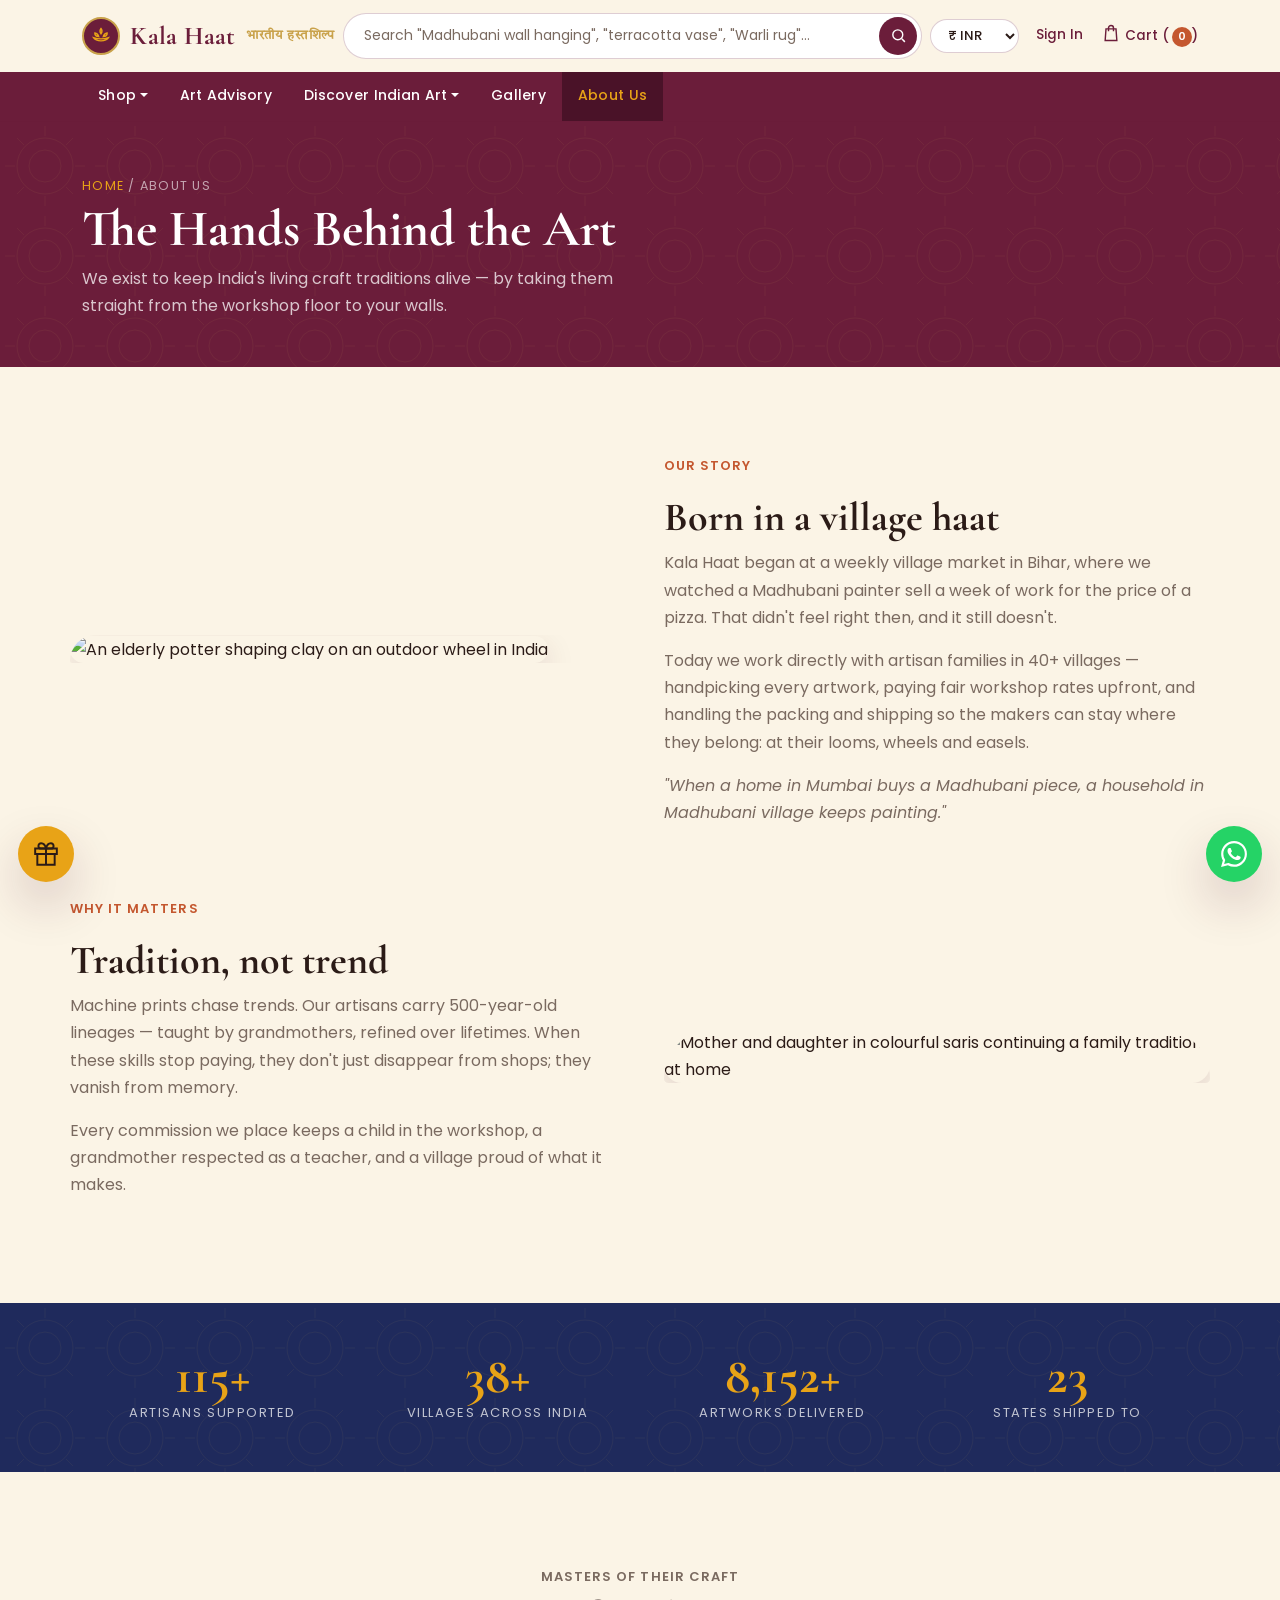
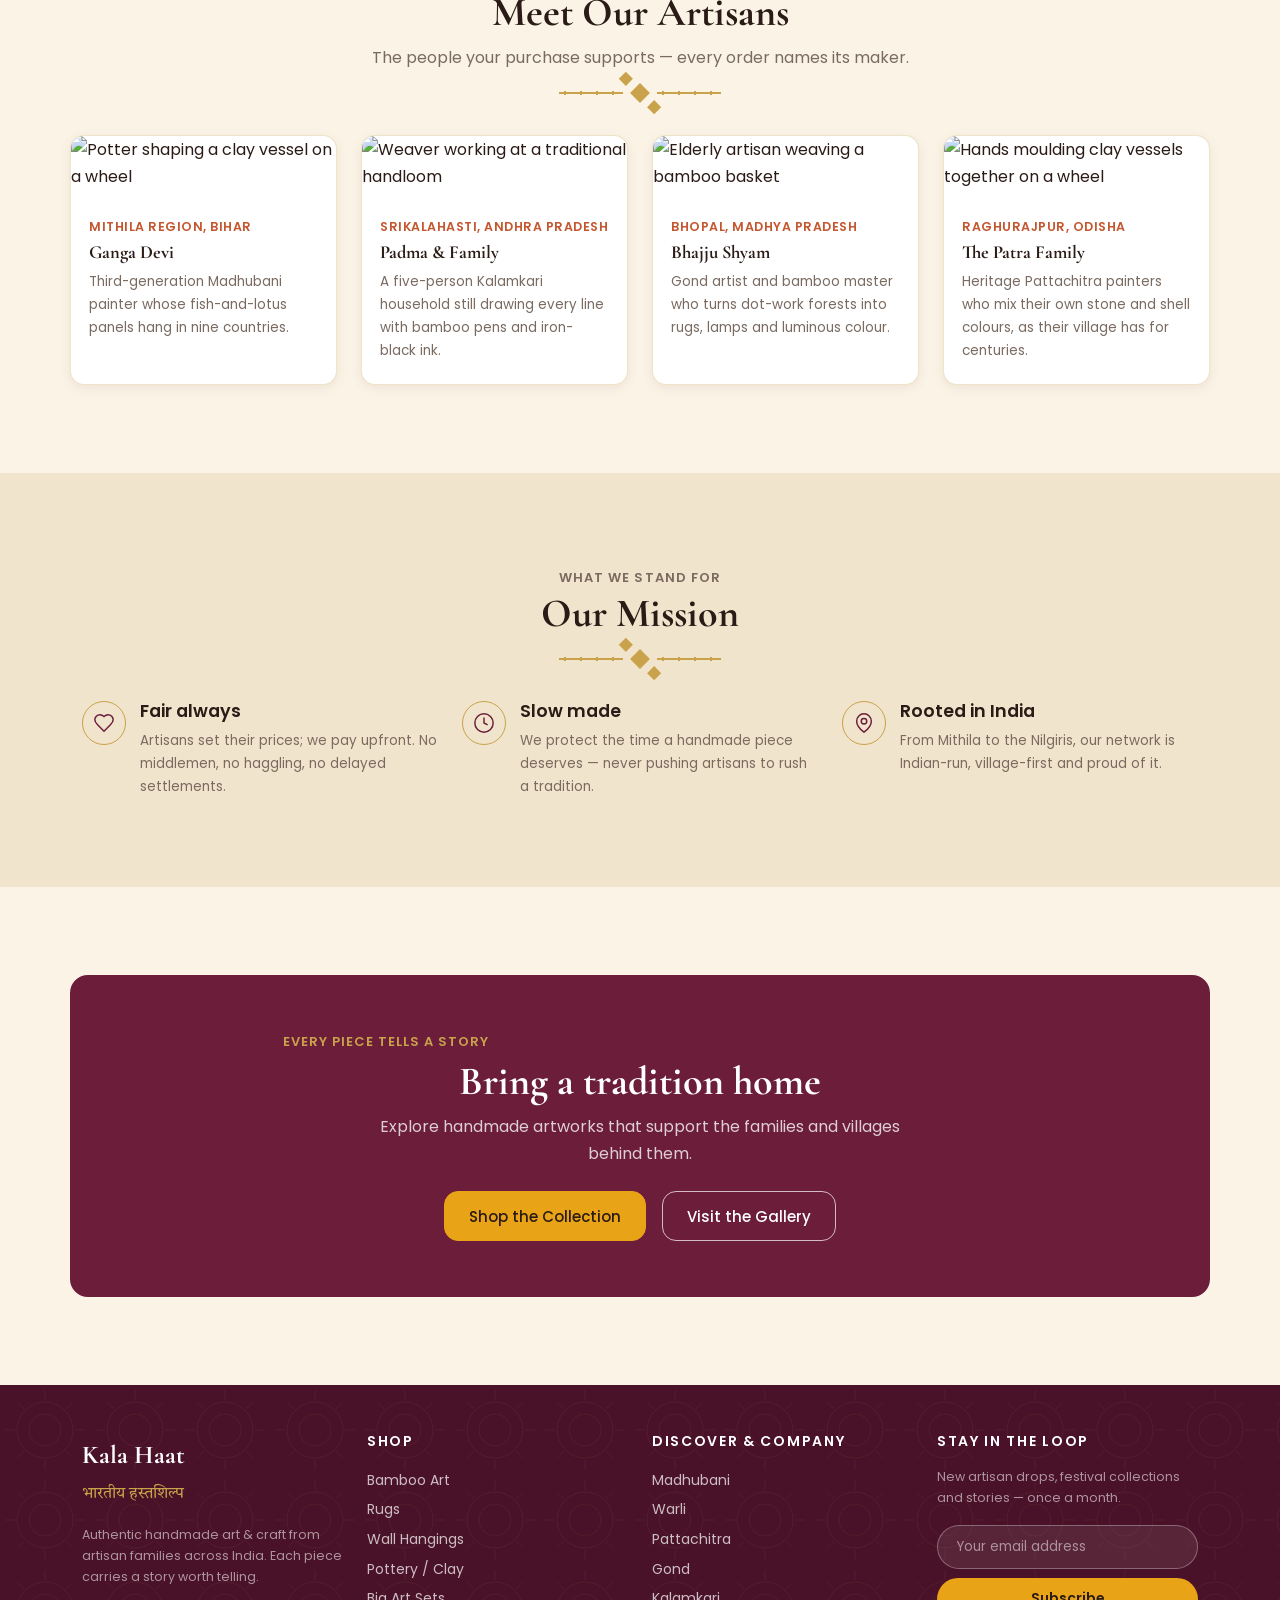
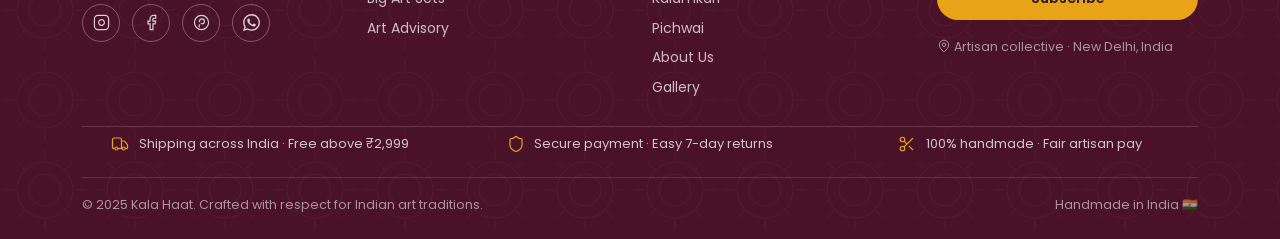
==== commit f719abe8: "First commit" ====
--- a/about.html
+++ b/about.html
@@ -163,7 +163,7 @@
   <div class="row g-4 g-lg-5 align-items-center">
     <div class="col-lg-6 reveal">
       <div class="jharokha">
-        <img class="about-img" src="https://images.pexels.com/photos/30969805/pexels-photo-30969805.jpeg?auto=compress&cs=tinysrgb&fit=crop&h=850&w=700" alt="An elderly potter shaping clay on an outdoor wheel in India" loading="lazy">
+        <img class="about-img" src="" alt="An elderly potter shaping clay on an outdoor wheel in India" loading="lazy">
       </div>
     </div>
     <div class="col-lg-6 reveal">
@@ -188,7 +188,7 @@
   <div class="row g-4 g-lg-5 align-items-center mt-2 flex-lg-row-reverse">
     <div class="col-lg-6 reveal">
       <div class="jharokha">
-        <img class="about-img" src="https://images.pexels.com/photos/8750031/pexels-photo-8750031.jpeg?auto=compress&cs=tinysrgb&fit=crop&h=850&w=700" alt="Mother and daughter in colourful saris continuing a family tradition at home" loading="lazy">
+        <img class="about-img" src="" alt="Mother and daughter in colourful saris continuing a family tradition at home" loading="lazy">
       </div>
     </div>
     <div class="col-lg-6 reveal">
@@ -247,7 +247,7 @@
   <div class="row g-3 g-lg-4 reveal">
     <div class="col-md-6 col-lg-3">
       <div class="artisan-card">
-        <img src="https://images.pexels.com/photos/30969805/pexels-photo-30969805.jpeg?auto=compress&cs=tinysrgb&fit=crop&h=560&w=740" alt="Potter shaping a clay vessel on a wheel" loading="lazy">
+        <img src="" alt="Potter shaping a clay vessel on a wheel" loading="lazy">
         <div class="a-body">
           <p class="a-from mb-1">Mithila Region, Bihar</p>
           <h3>Ganga Devi</h3>
@@ -257,7 +257,7 @@
     </div>
     <div class="col-md-6 col-lg-3">
       <div class="artisan-card">
-        <img src="https://images.pexels.com/photos/23494589/pexels-photo-23494589.jpeg?auto=compress&cs=tinysrgb&fit=crop&h=560&w=740" alt="Weaver working at a traditional handloom" loading="lazy">
+        <img src="" alt="Weaver working at a traditional handloom" loading="lazy">
         <div class="a-body">
           <p class="a-from mb-1">Srikalahasti, Andhra Pradesh</p>
           <h3>Padma &amp; Family</h3>
@@ -267,7 +267,7 @@
     </div>
     <div class="col-md-6 col-lg-3">
       <div class="artisan-card">
-        <img src="https://images.pexels.com/photos/35105858/pexels-photo-35105858.jpeg?auto=compress&cs=tinysrgb&fit=crop&h=560&w=740" alt="Elderly artisan weaving a bamboo basket" loading="lazy">
+        <img src="" alt="Elderly artisan weaving a bamboo basket" loading="lazy">
         <div class="a-body">
           <p class="a-from mb-1">Bhopal, Madhya Pradesh</p>
           <h3>Bhajju Shyam</h3>
@@ -277,7 +277,7 @@
     </div>
     <div class="col-md-6 col-lg-3">
       <div class="artisan-card">
-        <img src="https://images.pexels.com/photos/3771212/pexels-photo-3771212.jpeg?auto=compress&cs=tinysrgb&fit=crop&h=560&w=740" alt="Hands moulding clay vessels together on a wheel" loading="lazy">
+        <img src="" alt="Hands moulding clay vessels together on a wheel" loading="lazy">
         <div class="a-body">
           <p class="a-from mb-1">Raghurajpur, Odisha</p>
           <h3>The Patra Family</h3>
